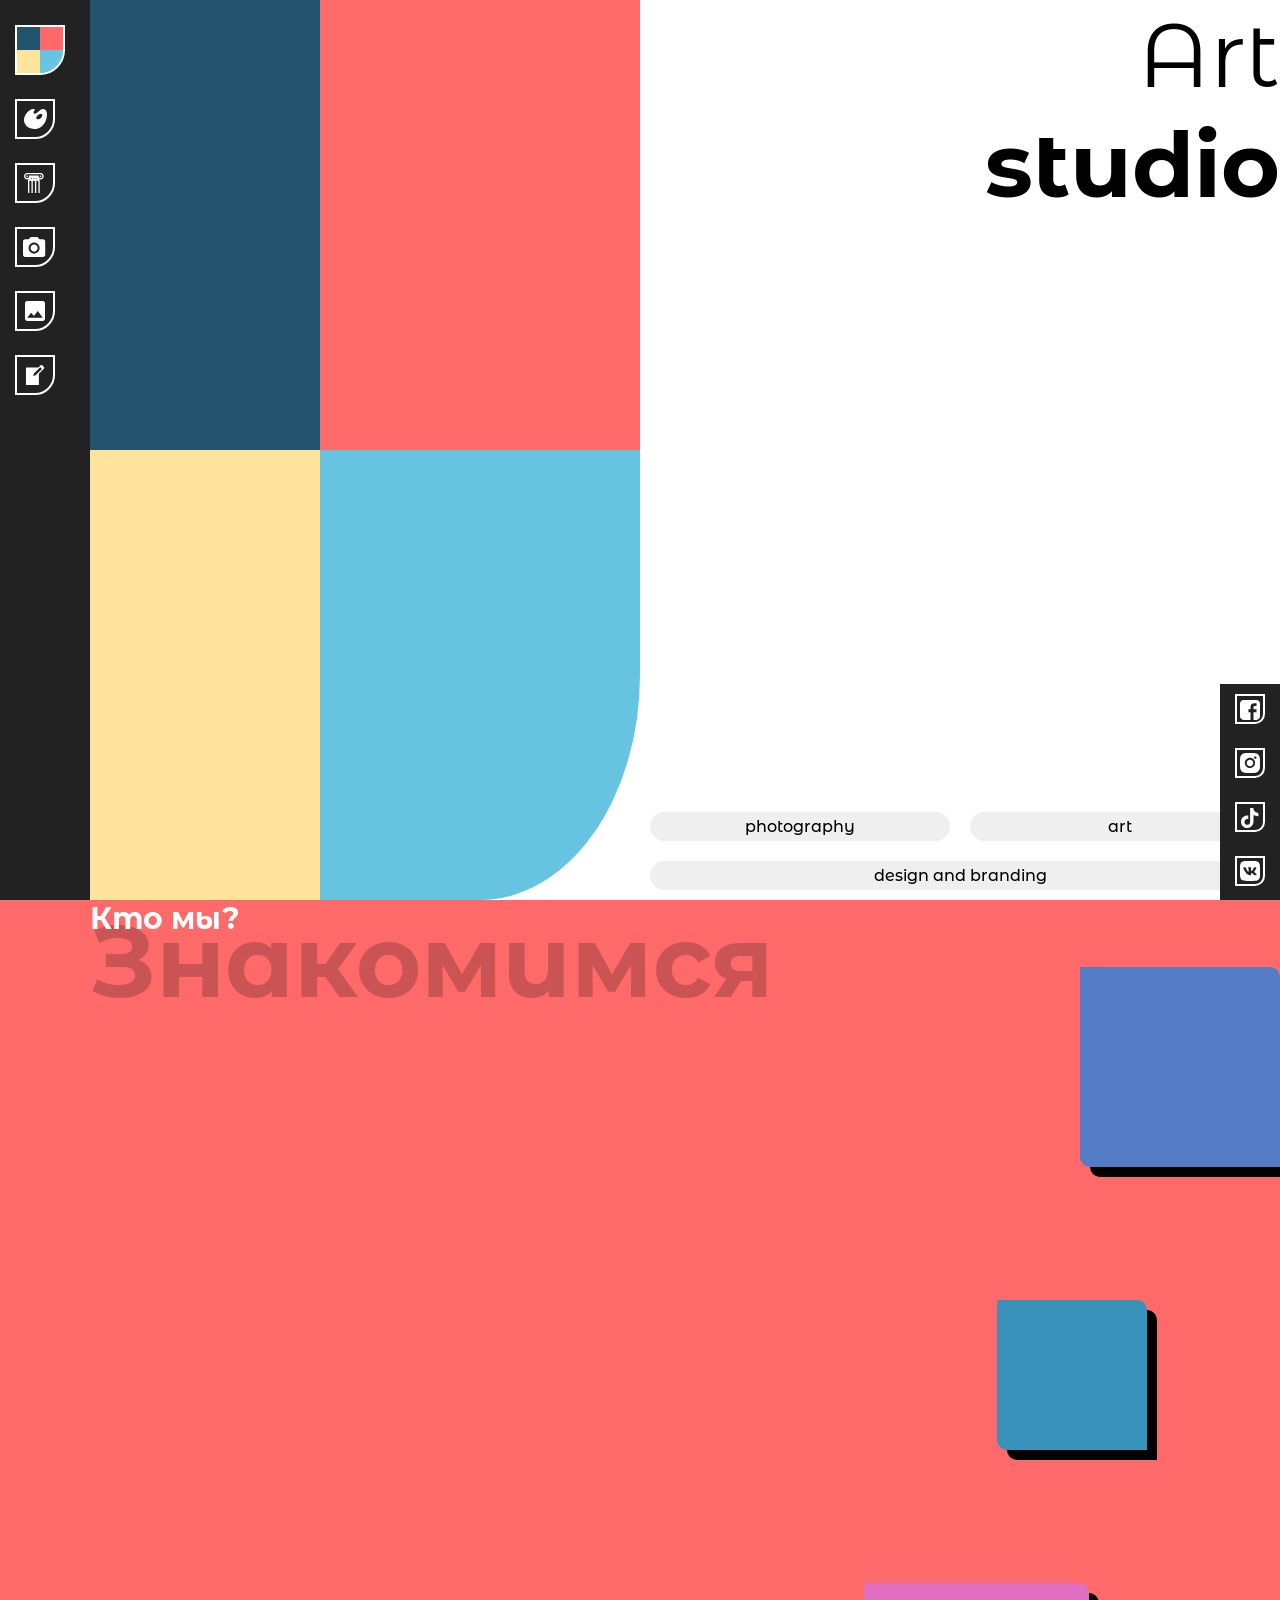
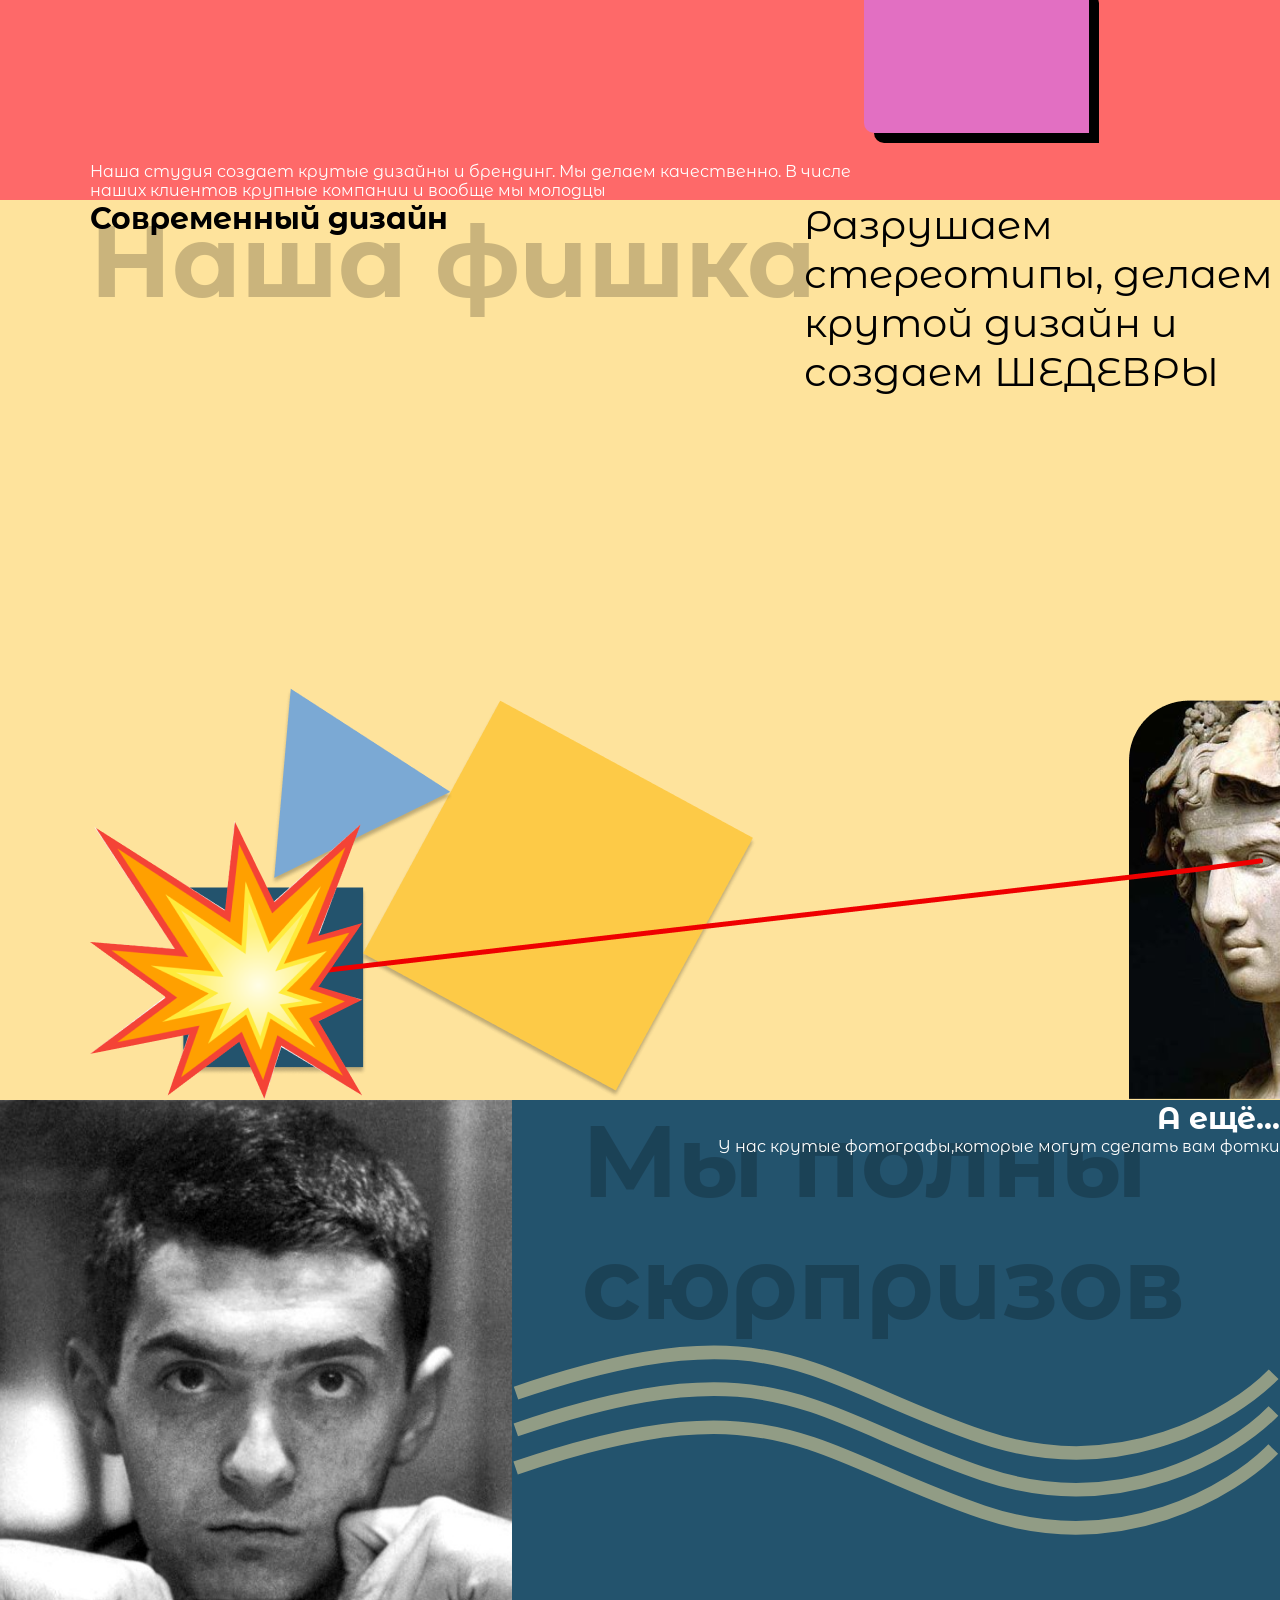
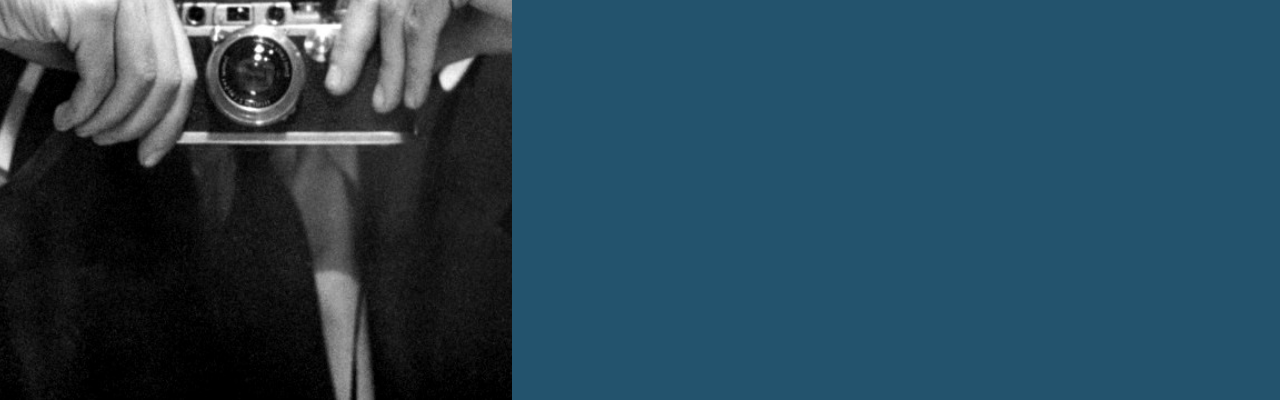
==== index.html @ 81d7f66e "Add files via upload" ====
<!DOCTYPE html>
<html lang="en">
<head>
    <meta charset="UTF-8">
    <meta name="viewport" content="width=device-width, initial-scale=1.0">
    <title>Document</title>
    <link href="style.css" rel="stylesheet">
</head>
<body>
    <div class="menu">
        <div class="conteiner-menu">
            <a href="#"><img src="img/icons/site-logo.svg"></a>
            <a href="#"><img src="img/icons/section2-ic.svg"></a>
            <a href="#"><img src="img/icons/section3-ic.svg"></a>
            <a href="#"><img src="img/icons/section4-ic.svg"></a>
            <a href="#"><img src="img/icons/section5-ic.svg"></a>
            <a href="#"><img src="img/icons/section6-ic.svg"></a>
        </div>

    </div>
    <div class="social-menu">
        <div class="conteiner-social-menu">
            <a href="#"><img src="img/icons/social-fb-ic.svg"></a>
            <a href="#"><img src="img/icons/social-inst-ic.svg"></a>
            <a href="#"><img src="img/icons/social-tiktok-ic.svg"></a>
            <a href="#"><img src="img/icons/social-vk-ic.svg"></a>
        </div>
    </div>
    <div class="header">
        <div class="header-left">
            <div class="rect dblue"></div>
            <div class="rect red"></div>
            <div class="rect yellow"></div>
            <div class="rect lblue"></div>
        </div>
        <div class="header-right">
            <h1>Art<span>studio</span></h1>
            <div class="header-buttons">
                <a href="">photography</a>
                <a href="">art</a>
                <a href="">design and branding</a>
            </div>
        </div>
    </div>
    <!-- <div class="test">
        <div class="test1">

        </div>
        <div class="test2"></div>
    </div> -->
    <div class="about">
        <div class="about-bg">
            <h2 class="bg-title">Знакомимся</h2>
        </div>
        <div class="about-content">
            <div class="about-left">
                <h3>Кто мы?</h3>
                <p>Наша студия создает крутые дизайны и брендинг.
Мы делаем качественно. В числе <br>наших клиентов крупные компании и вообще мы молодцы</p>
            </div>
            <div class="about-right">
                <div class="color-rect top"></div>
                <div class="color-rect midle"></div>
                <div class="color-rect bottom"></div>
            </div>
        </div>
    </div>
    <div class="design">
        <div class="design-bg">
            <h2 class="bg-title">Наша фишка</h2>
        </div>
        <div class="design-content">
            <h2>Современный дизайн</h2>
            <p>Разрушаем стереотипы, делаем крутой дизайн и создаем ШЕДЕВРЫ</p>
            <img src="img/pictures/3rd-section-img.png">
        </div>
    </div>
    <div class="photo">
        <div class="photo-left"></div>
        <div class="photo-right">
            <div class="photo-right-bg">
                <h2 class="bg-title">Мы полны сюрпризов</h2>
                <div class="wave-bg"></div>
            </div>
            <div class="photo-right-content">
                <h3>А ещё...</h3>
                <p>У нас крутые фотографы,которые могут сделать вам фотки</p>
            </div>
        </div>
    </div>
</body>
</html>
---- style.css ----
@import url('https://fonts.googleapis.com/css2?family=Montserrat+Alternates:ital,wght@0,100;0,200;0,300;0,400;0,500;0,600;0,700;0,800;0,900;1,100;1,200;1,300;1,400;1,500;1,600;1,700;1,800;1,900&display=swap');
*{
    font-family: "Montserrat Alternates", sans-serif;
    padding: 0px;
    margin: 0px;
    box-sizing:border-box;
}

.menu{
    background-color: #222;
    width: 90px;
    height: 100%;
    position: fixed;
    z-index: 1000;
}
.conteiner-menu{
    display: flex;
    flex-direction: column;
    padding: 15px;
}
.conteiner-menu a{
    margin-top: 10px;
    margin-bottom: 10px;
}
.social-menu{
    background-color: #222;
    width: 60px;
    height: fit-content;
    position: fixed;
    bottom: 0px;
    right: 0px;
    z-index: 1000;
}
.conteiner-social-menu{
    display: flex;
    flex-direction: column;
    align-items: center;
}
.conteiner-social-menu a{
    margin-top: 10px;
    margin-bottom: 10px;
}
.header{
    width: 100%;
    height: 100vh;
    display: flex;
}
.header-left{
    width:50%;
    height: 100%;
    display: flex;
    flex-wrap: wrap;
}
.rect{
    height:50%;
    width: 50%;
}
.dblue{
    background-color: #23536d;
}
.red{
    background-color: #fe6969;
}
.yellow{
    background-color: #fee39c;
}
.lblue{
    background-color: #67c4e1;
    border-bottom-right-radius:50% ;
}
.header-right{
    width: 50%;
    display: flex;
    flex-direction: column;
    justify-content: space-between;
    align-items: flex-end;
}
.header-right h1{
    text-align: right;
    font-size: 90px;
    font-weight: 400;
}
.header-right span{
    display: block;
    font-weight: 700;
}
.header-buttons{
    display: flex;
    width: 100%;
    flex-wrap: wrap;
}
.header-right a{
    text-decoration:none;
    color: black;
    background-color: #efefef;
    width: 45%;
    padding: 5px ;
    margin: 10px;
    font-weight: 500;
    border-radius: 25px;
    text-align: center;
    flex-grow: 1;
}
.test{
    width: 1000px;
    margin-left: 150px;
    border: 1px solid blue;
    height: 400px;
    display: flex;
}
.test1{
    width: 400px;
    background-color: #67c4e1;
    flex-grow: 2;
}
.test2{
    width: 400px;
    background-color: red;
    flex-grow: 1;
}
.about{
    background-color: #fe6969;
    height: 100vh;
    position: relative;
}
.about-bg{
    padding-left: 90px;
    position: absolute;
    top: 0px;
    left: 0px;
    width: 100%;
    height: 100%;
}
.about-content{
    padding-left: 90px;
    position: absolute;
    top: 0px;
    left: 0px;
    width: 100%;
    height: 100%;
    display: flex;
}
.about-left{
    display: flex;
    flex-direction: column;
    justify-content: space-between;
    height: 100%;
    color: white;
    width: 65%;
}
.about-left h3{
    font-size: 30px;
}
.bg-title{
    opacity: 0.2;
    font-size: 100px;
}
.about-right{
    display: flex;
    flex-direction: column;
    justify-content: space-around;
    width: 35%;
    height: 100%;
}
.color-rect{
    border-radius: 0px 10px 0px 10px;
    box-shadow:10px 10px black ;
}
.top{
    width: 200px;
    height:200px;
    background-color:#547bc6;
    align-self: flex-end;
}
.midle{
    width: 150px;
    height: 150px;
    background-color: #3992b9;
    align-self:center;
}
.bottom{
    width: 225px;
    height: 150px;
    background-color: #e26fc2;
    align-self: flex-start;
}
.design{
    background-color: #fee39c;
    height: 100vh;
    position: relative;
}
.design-bg{
    position:absolute;
    left: 0px;
    padding-left: 90px;
    width: 100%;
    height: 100%;
}
.design-content{
    padding-left: 90px;
    width: 100%;
    height: 100%;
    position: absolute;
    left: 0px;
    display: flex;
    flex-wrap: wrap;
    align-content: space-between;
}
.design-content p{
    font-size: 40px;
    width: 40%;
}
.design-content h2{
    width: 60%;
    font-size: 30px;
}
.photo{
    height: 100vh;
    display: flex;
    width: 100%;
}
.photo-left{
    background-image: url(img/pictures/4th-section-img.png);
    height: 100%;
    background-size: cover;
    flex-basis: 40%;
    background-repeat: no-repeat;
    background-position: center;
}
.photo-right{
    flex-basis: 60%;
    background-color: #23536d;
    position: relative;
}
.photo-right-bg{
    width: 100%;
    height: 100%;
    position: absolute;
}
.photo-right-content{
    width: 100%;
    height: 100%;
    position: absolute;
    color: white;
    text-align: end;
}
.wave-bg{
    background-image: url(img/pictures/4th-section-bg.svg);
    height: 400px;
    background-size: contain;
    background-repeat:no-repeat ;
    width: 100%;
}
.photo .bg-title{
    margin-left: 70px;
}
.photo h3{
    font-size: 30px;
}
@media(max-width:400px){
    .design img{
        width:100%;
    }
    .bg-title{
        font-size: 30px
    }
    .conteiner-menu{
        flex-direction: row;
        justify-content: space-around;
    }
    .menu{
        width: 100%;
        height: 90px;
    }
    .header{
        flex-direction: column;
    }
    .header-left{
        width: 100%;
    }
    .header-right{
        width: 100%;
    }
    .about-content{
        flex-direction: column;
        padding-left: 5px;
    }
    .about-left{
        width: 100%;
    }
    .about-right{
        width: 100%;
    }
    .top{
        width: 150px;
        height: 150px;
    }
    .midle{
        width: 100px;
        height: 100px;
    }
    .bottom{
        width: 175px;
        height: 100px;
    }
    .design-content{
        padding-left: 5px;
        flex-direction: column;
        padding-top: 20px;
    }
    .design-content p{
        width: 100%;
        font-size: 30px;
    }
    .design{
        height: 70vh;
    }
    .photo{
        flex-direction: column;
    }
    .wave-bg{
        height: 300px;
    }
    .photo-right-content{
        padding-top: 30px;
    }
}
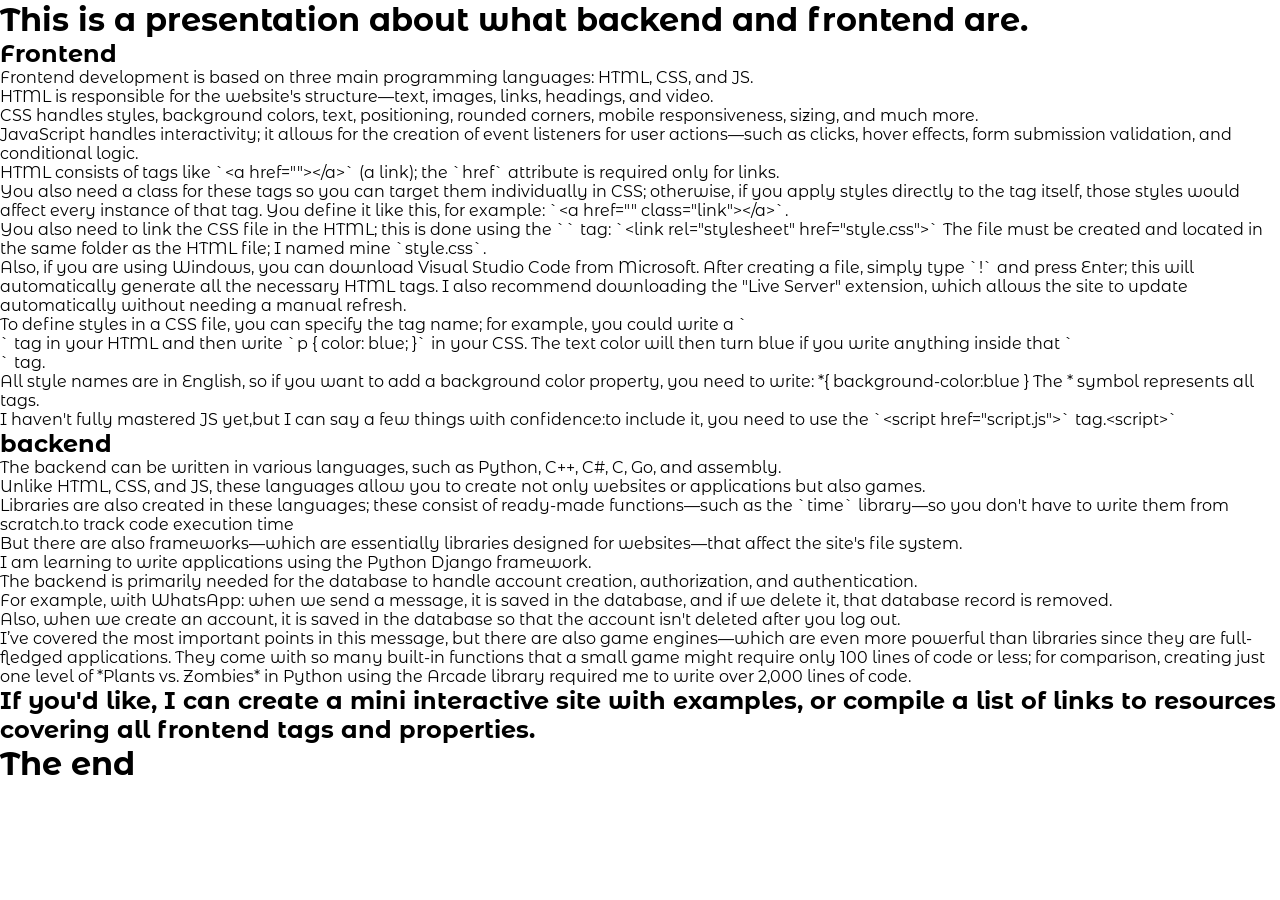
==== commit e4fed2b1: "Update index.html" ====
--- a/index.html
+++ b/index.html
@@ -4,89 +4,39 @@
     <meta charset="UTF-8">
     <meta name="viewport" content="width=device-width, initial-scale=1.0">
     <title>Document</title>
-    <link href="style.css" rel="stylesheet">
+    <link rel="stylesheet" href="style.css">
 </head>
 <body>
-    <div class="menu">
-        <div class="conteiner-menu">
-            <a href="#"><img src="img/icons/site-logo.svg"></a>
-            <a href="#"><img src="img/icons/section2-ic.svg"></a>
-            <a href="#"><img src="img/icons/section3-ic.svg"></a>
-            <a href="#"><img src="img/icons/section4-ic.svg"></a>
-            <a href="#"><img src="img/icons/section5-ic.svg"></a>
-            <a href="#"><img src="img/icons/section6-ic.svg"></a>
-        </div>
-
-    </div>
-    <div class="social-menu">
-        <div class="conteiner-social-menu">
-            <a href="#"><img src="img/icons/social-fb-ic.svg"></a>
-            <a href="#"><img src="img/icons/social-inst-ic.svg"></a>
-            <a href="#"><img src="img/icons/social-tiktok-ic.svg"></a>
-            <a href="#"><img src="img/icons/social-vk-ic.svg"></a>
-        </div>
-    </div>
-    <div class="header">
-        <div class="header-left">
-            <div class="rect dblue"></div>
-            <div class="rect red"></div>
-            <div class="rect yellow"></div>
-            <div class="rect lblue"></div>
-        </div>
-        <div class="header-right">
-            <h1>Art<span>studio</span></h1>
-            <div class="header-buttons">
-                <a href="">photography</a>
-                <a href="">art</a>
-                <a href="">design and branding</a>
-            </div>
-        </div>
-    </div>
-    <!-- <div class="test">
-        <div class="test1">
-
-        </div>
-        <div class="test2"></div>
-    </div> -->
-    <div class="about">
-        <div class="about-bg">
-            <h2 class="bg-title">Знакомимся</h2>
-        </div>
-        <div class="about-content">
-            <div class="about-left">
-                <h3>Кто мы?</h3>
-                <p>Наша студия создает крутые дизайны и брендинг.
-Мы делаем качественно. В числе <br>наших клиентов крупные компании и вообще мы молодцы</p>
-            </div>
-            <div class="about-right">
-                <div class="color-rect top"></div>
-                <div class="color-rect midle"></div>
-                <div class="color-rect bottom"></div>
-            </div>
-        </div>
-    </div>
-    <div class="design">
-        <div class="design-bg">
-            <h2 class="bg-title">Наша фишка</h2>
-        </div>
-        <div class="design-content">
-            <h2>Современный дизайн</h2>
-            <p>Разрушаем стереотипы, делаем крутой дизайн и создаем ШЕДЕВРЫ</p>
-            <img src="img/pictures/3rd-section-img.png">
-        </div>
-    </div>
-    <div class="photo">
-        <div class="photo-left"></div>
-        <div class="photo-right">
-            <div class="photo-right-bg">
-                <h2 class="bg-title">Мы полны сюрпризов</h2>
-                <div class="wave-bg"></div>
-            </div>
-            <div class="photo-right-content">
-                <h3>А ещё...</h3>
-                <p>У нас крутые фотографы,которые могут сделать вам фотки</p>
-            </div>
-        </div>
-    </div>
+    <h1>This is a presentation about what backend and frontend are.</h1>
+    <h2>Frontend</h2>
+    <p>Frontend development is based on three main programming languages: HTML, CSS, and JS.</p>
+    <p>HTML is responsible for the website's structure—text, images, links, headings, and video.</p>
+    <p>CSS handles styles, background colors, text, positioning, rounded corners, mobile responsiveness, sizing, and much more.</p>
+    <p>JavaScript handles interactivity; it allows for the creation of event listeners for user actions—such as clicks, hover effects, form submission validation, and conditional logic.</p>
+    <p>HTML consists of tags like `&lt;a href=""&gt;&lt;/a&gt;` (a link); the `href` attribute is required only for links.</p>
+    <p>You also need a class for these tags so you can target them individually in CSS; otherwise, if you apply styles directly to the tag itself, those styles would affect every instance of that tag. You define it like this, for example: `&lt;a href="" class="link">&lt;/a>`.</p>
+    <p>You also need to link the CSS file in the HTML; this is done using the `<link>` tag:
+`&lt;link rel="stylesheet" href="style.css">`
+The file must be created and located in the same folder as the HTML file; I named mine `style.css`.</p>
+    <p>Also, if you are using Windows, you can download Visual Studio Code from Microsoft.
+After creating a file, simply type `!` and press Enter; this will automatically generate all the necessary HTML tags. I also recommend downloading the "Live Server" extension, which allows the site to update automatically without needing a manual refresh.</p>
+    <p>To define styles in a CSS file, you can specify the tag name; for example, you could write a `<p>` tag in your HTML and then write `p { color: blue; }` in your CSS. The text color will then turn blue if you write anything inside that `<p>` tag.</p>
+    <p>All style names are in English, so if you want to add a background color property, you need to write: *{
+    background-color:blue
+}
+The * symbol represents all tags.</p>
+    <p>I haven't fully mastered JS yet,but I can say a few things with confidence:to include it, you need to use the `&lt;script href="script.js">` tag.&lt;script>`</p>
+    <h2>backend</h2>
+    <p>The backend can be written in various languages, such as Python, C++, C#, C, Go, and assembly.</p>
+    <p>Unlike HTML, CSS, and JS, these languages ​​allow you to create not only websites or applications but also games.</p>
+    <p>Libraries are also created in these languages; these consist of ready-made functions—such as the `time` library—so you don't have to write them from scratch.to track code execution time</p>
+    <p>But there are also frameworks—which are essentially libraries designed for websites—that affect the site's file system.</p>
+    <p>I am learning to write applications using the Python Django framework.</p>
+    <p>The backend is primarily needed for the database to handle account creation, authorization, and authentication.</p>
+    <p>For example, with WhatsApp: when we send a message, it is saved in the database, and if we delete it, that database record is removed.</p>
+    <p>Also, when we create an account, it is saved in the database so that the account isn't deleted after you log out.</p>
+    <p>I’ve covered the most important points in this message, but there are also game engines—which are even more powerful than libraries since they are full-fledged applications. They come with so many built-in functions that a small game might require only 100 lines of code or less; for comparison, creating just one level of *Plants vs. Zombies* in Python using the Arcade library required me to write over 2,000 lines of code.</p>
+    <h2>If you'd like, I can create a mini interactive site with examples, or compile a list of links to resources covering all frontend tags and properties.</h2>
+    <h1>The end</h1>
 </body>
-</html>+</html>
